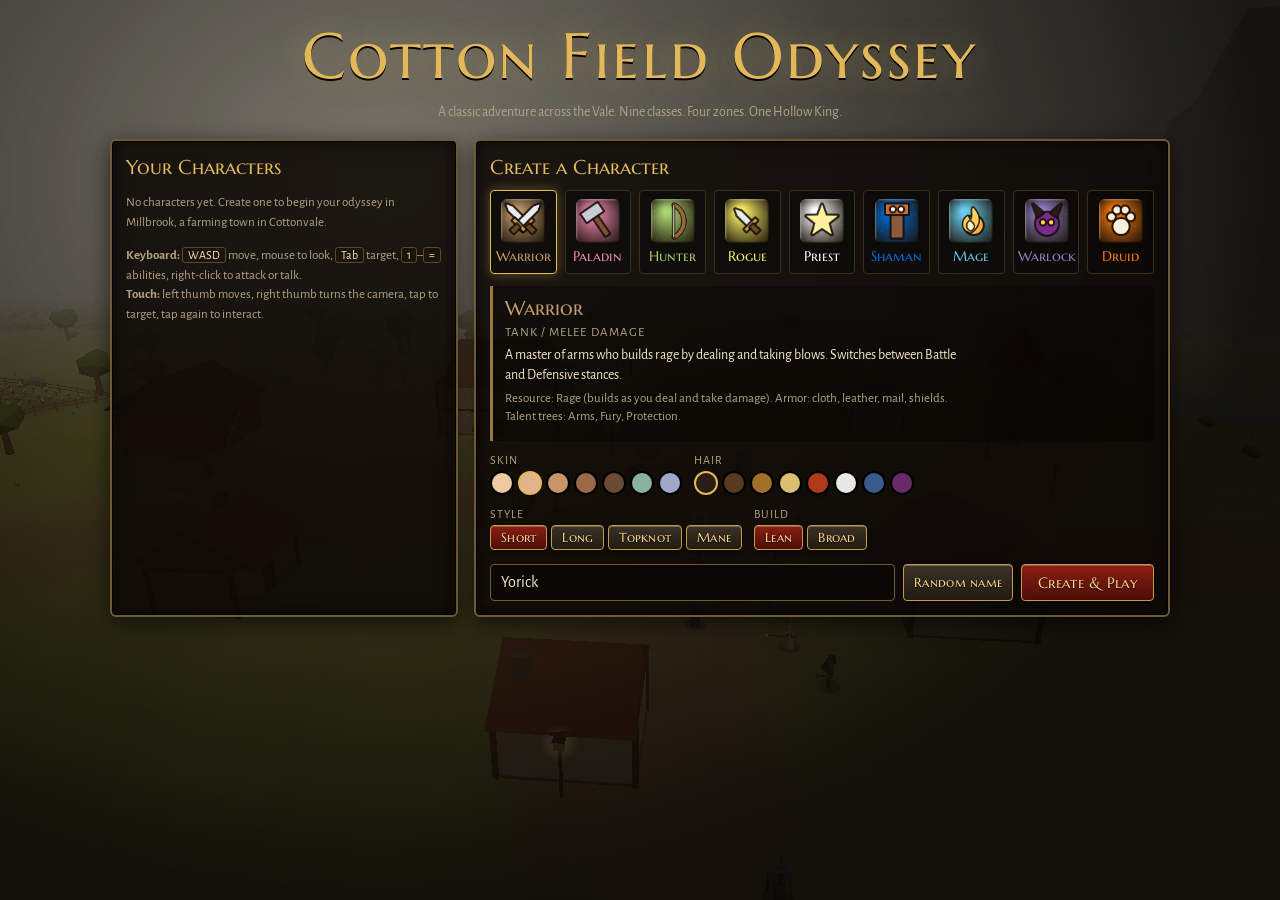
==== index.html @ 87eb29a2 "Build Cotton Field Odyssey: a classic-style browser RPG Nine classes with their classic mechanics (r" ====
<!DOCTYPE html>
<html lang="en">
<head>
<meta charset="UTF-8">
<meta name="viewport" content="width=device-width, initial-scale=1.0, maximum-scale=1.0, user-scalable=no, viewport-fit=cover">
<title>Cotton Field Odyssey</title>
<meta name="description" content="A classic-style fantasy RPG in your browser: nine classes, talents, quests, dungeons.">
<link rel="manifest" href="manifest.json">
<meta name="theme-color" content="#120d08">
<meta name="apple-mobile-web-app-capable" content="yes">
<meta name="mobile-web-app-capable" content="yes">
<link rel="icon" href="photos/icon.png">
<link rel="apple-touch-icon" href="photos/icon.png">
<link rel="preconnect" href="https://fonts.googleapis.com">
<link rel="preconnect" href="https://fonts.gstatic.com" crossorigin>
<link rel="stylesheet" href="https://fonts.googleapis.com/css2?family=Marcellus+SC&family=Alegreya+Sans:wght@400;500;700;800&display=swap">
<link rel="stylesheet" href="css/game.css">
</head>
<body>
<!--BODY-->
<canvas id="game" aria-label="Game world"></canvas>
<div id="overlay"></div>

<div id="hud" hidden>
  <div id="frames">
    <div id="playerFrame" class="uf player">
      <div class="portrait"><img alt=""><span class="lvl"></span><span class="rest" title="Resting">zz</span></div>
      <div class="uf-body">
        <div class="uf-name"></div>
        <div class="bar hp"><i></i><span></span></div>
        <div class="bar pw"><i></i><span></span></div>
      </div>
      <div class="combo"></div>
    </div>
    <div id="targetFrame" class="uf target" hidden>
      <div class="uf-body">
        <div class="uf-name"></div>
        <div class="bar hp"><i></i><span></span></div>
        <div class="bar pw"><i></i><span></span></div>
        <div class="tcast" hidden><i></i><span></span></div>
      </div>
      <div class="portrait"><img alt=""><span class="lvl"></span><span class="elite-tag"></span></div>
      <div class="auras"></div>
      <div class="tot" hidden><span class="tot-name"></span><div class="bar hp"><i></i></div></div>
    </div>
    <div id="petFrame" class="uf small" hidden>
      <div class="portrait"><img alt=""></div>
      <div class="uf-body"><div class="uf-name"></div><div class="bar hp"><i></i><span></span></div><div class="bar pw"><i></i></div></div>
    </div>
    <div id="partyFrames"></div>
  </div>
  <div id="buffs"></div>
  <div id="mapCorner">
    <div id="zoneName"></div>
    <div id="minimapWrap"><canvas id="minimap" width="300" height="300"></canvas><div id="mmArrow"></div><div id="mmClock"></div></div>
    <div id="mmButtons">
      <button id="mmZoomIn" title="Zoom in" aria-label="Zoom minimap in">+</button>
      <button id="mmZoomOut" title="Zoom out" aria-label="Zoom minimap out">−</button>
    </div>
  </div>
  <div id="questTracker"></div>
  <div id="castBar" hidden><i></i><span class="cname"></span><span class="ctime"></span></div>
  <div id="mirrorBar" hidden></div>
  <div id="bottom">
    <div id="stanceBar"></div>
    <div id="petBar"></div>
    <div id="actionBar2" class="actionbar"></div>
    <div id="actionBar" class="actionbar"></div>
    <div id="xpBar"><b class="rested"></b><b class="fill"></b><span></span></div>
  </div>
  <div id="microMenu">
    <button data-win="character" title="Character (C)">Char</button>
    <button data-win="spellbook" title="Spellbook (P)">Spells</button>
    <button data-win="talents" title="Talents (N)">Talents</button>
    <button data-win="quests" title="Quest Log (L)">Quests</button>
    <button data-win="map" title="World Map (M)">Map</button>
    <button data-win="bags" title="Bags (B)">Bags</button>
    <button data-win="menu" title="Game Menu (Esc)">Menu</button>
  </div>
  <div id="chat">
    <div id="chatTabs"><button data-tab="all" class="on">General</button><button data-tab="combat">Combat Log</button><button id="chatHide" aria-label="Hide chat">×</button></div>
    <div id="chatLog" role="log" aria-live="polite"></div>
  </div>
  <button id="chatShow" hidden>Chat</button>
  <div id="errorText" aria-live="assertive"></div>
  <div id="zoneText"><div class="big"></div><div class="sub"></div></div>
  <div id="toasts"></div>
  <div id="touchControls">
    <button id="tcTarget" aria-label="Next target">⟳<small>Target</small></button>
    <button id="tcInteract" aria-label="Interact or attack">✋<small>Use</small></button>
    <button id="tcJump" aria-label="Jump">⤒<small>Jump</small></button>
    <button id="tcPage" aria-label="Switch action page">⇅<small>Page</small></button>
  </div>
  <div id="deathPanel" class="panel center-panel" hidden>
    <p>You have died.</p>
    <button id="releaseBtn" class="btn">Release Spirit</button>
  </div>
  <div id="ghostPanel" class="panel" hidden>
    <p id="ghostText">Return to your corpse to resurrect, or speak to the Spirit Healer.</p>
    <button id="resBtn" class="btn" hidden>Resurrect</button>
  </div>
</div>

<div id="windows"></div>
<div id="tooltip" role="tooltip" hidden></div>
<div id="cursorIcon" hidden></div>
<div id="joystick"><div id="joyKnob"></div></div>

<div id="startScreen" hidden></div>
<div id="loading">
  <div class="load-inner">
    <h1>Cotton Field Odyssey</h1>
    <p id="loadText">Waking the Vale…</p>
    <div class="load-bar"><i id="loadFill"></i></div>
  </div>
</div>
<!--/BODY-->
<script type="module" src="js/main.js"></script>
</body>
</html>
---- css/game.css ----
/* Layout: full-bleed 3D canvas; HUD pinned to the corners like the classic client.
   Single dark look by design: stone-and-gilt frames over the world. */
:root {
  --ink: #0e0a06;
  --panel: rgba(14, 10, 6, 0.88);
  --panel-solid: #17110b;
  --stone: #2b241c;
  --edge: #6e5a36;
  --gold: #e2b85a;
  --gold-dim: #9a7a3c;
  --parch: #e9d9b0;
  --parch-ink: #2a1c0c;
  --text: #f3e7c9;
  --muted: #b2a283;
  --hp: #19b83a;
  --mana: #2d5fd6;
  --rage: #c42a20;
  --energy: #e2c62a;
  --focus: #d8862a;
  --xp: #7a2cc4;
  --rested: #2c5ec8;
  --red: #ff3b2f;
  --display: 'Marcellus SC', 'Palatino Linotype', 'Book Antiqua', Georgia, serif;
  --body: 'Alegreya Sans', 'Trebuchet MS', 'Segoe UI', sans-serif;
  --ui: 1;
  color-scheme: dark;
}
* { box-sizing: border-box; }
html, body { height: 100%; margin: 0; overflow: hidden; background: #000; color: var(--text); font-family: var(--body); font-size: 14px; -webkit-user-select: none; user-select: none; -webkit-tap-highlight-color: transparent; touch-action: none; }
[hidden] { display: none !important; }
button { font-family: inherit; color: inherit; }
button:focus-visible, [tabindex]:focus-visible { outline: 2px solid var(--gold); outline-offset: 2px; }
#game { position: fixed; inset: 0; width: 100%; height: 100%; display: block; }
body.ghost #game { filter: grayscale(0.85) brightness(1.08) contrast(0.95); }
body.dead #game { filter: grayscale(0.6) brightness(0.6); }

/* ---------- shared panel styling ---------- */
.panel {
  background: var(--panel);
  border: 2px solid var(--edge);
  border-radius: 6px;
  box-shadow: inset 0 0 0 1px rgba(0, 0, 0, 0.8), inset 0 0 18px rgba(0, 0, 0, 0.6), 0 6px 24px rgba(0, 0, 0, 0.6);
}
.btn {
  font-family: var(--display); font-size: 15px; letter-spacing: 0.02em; color: #ffd98a; cursor: pointer;
  background: linear-gradient(#8a1e14, #4e0e08); border: 1px solid #c49a4a; border-radius: 4px; padding: 6px 16px;
  box-shadow: inset 0 1px 0 rgba(255, 255, 255, 0.25), 0 2px 4px rgba(0, 0, 0, 0.5); text-shadow: 0 1px 1px #000;
}
.btn:hover { filter: brightness(1.2); }
.btn:active { transform: translateY(1px); }
.btn[disabled] { filter: grayscale(1) brightness(0.6); cursor: default; }
.btn.small { font-size: 13px; padding: 3px 10px; }
.btn.ghosty { background: linear-gradient(#3a3226, #221b13); }

/* ---------- loading ---------- */
#loading { position: fixed; inset: 0; z-index: 50; display: grid; place-items: center; background: radial-gradient(ellipse at 50% 40%, #3a2a14 0%, #0e0a06 70%); }
.load-inner { text-align: center; padding-inline: 16px; }
#loading h1, #startScreen h1 { font-family: var(--display); font-weight: 400; font-size: clamp(30px, 7vw, 64px); color: var(--gold); margin: 0 0 8px; text-shadow: 0 2px 0 #000, 0 0 30px rgba(226, 184, 90, 0.35); letter-spacing: 0.04em; text-wrap: balance; }
#loadText { color: var(--muted); margin: 0 0 14px; }
.load-bar { width: min(380px, 80vw); height: 10px; margin: 0 auto; background: #000; border: 1px solid var(--edge); border-radius: 5px; overflow: hidden; }
.load-bar i { display: block; height: 100%; width: 0; background: linear-gradient(90deg, #8a6a2a, var(--gold)); transition: width 0.2s; }

/* ---------- start screen ---------- */
#startScreen { position: fixed; inset: 0; z-index: 40; overflow: auto; touch-action: pan-y; background: radial-gradient(ellipse at 30% 20%, rgba(70, 50, 20, 0.6), rgba(10, 7, 4, 0.92) 70%); padding: max(16px, env(safe-area-inset-top)) 16px max(16px, env(safe-area-inset-bottom)); }
.ss-wrap { max-width: 1060px; margin: 0 auto; display: grid; gap: 18px; }
.ss-head { text-align: center; }
.ss-head p { color: var(--muted); margin: 0; }
.ss-cols { display: grid; grid-template-columns: minmax(0, 1fr) minmax(0, 2fr); gap: 16px; }
@media (max-width: 760px) { .ss-cols { grid-template-columns: minmax(0, 1fr); } }
.ss-section { padding: 14px; min-width: 0; }
.ss-section h2 { font-family: var(--display); font-weight: 400; color: var(--gold); font-size: 20px; margin: 0 0 10px; }
.char-list { display: grid; gap: 8px; }
.char-row { display: flex; gap: 10px; align-items: center; padding: 8px; border: 1px solid #3a2e1e; border-radius: 4px; background: rgba(0, 0, 0, 0.35); cursor: pointer; }
.char-row.sel { border-color: var(--gold); background: rgba(226, 184, 90, 0.12); }
.char-row img { width: 40px; height: 40px; border-radius: 50%; border: 2px solid var(--edge); }
.char-row .meta { flex: 1; min-width: 0; }
.char-row .nm { font-family: var(--display); font-size: 17px; }
.char-row .sub { color: var(--muted); font-size: 13px; }
.class-grid { display: grid; grid-template-columns: repeat(3, minmax(0, 1fr)); gap: 8px; }
@media (min-width: 1180px) { .class-grid { grid-template-columns: repeat(9, minmax(0, 1fr)); } .class-pick span { font-size: 13px; } }
.class-pick { display: grid; justify-items: center; gap: 4px; padding: 8px 4px; border: 1px solid #3a2e1e; border-radius: 4px; background: rgba(0, 0, 0, 0.35); cursor: pointer; }
.class-pick img { width: 44px; height: 44px; border-radius: 6px; }
.class-pick span { font-family: var(--display); font-size: 14px; }
.class-pick.sel { border-color: var(--gold); box-shadow: 0 0 12px rgba(226, 184, 90, 0.35); }
.class-info { margin-top: 12px; padding: 10px 12px; border-left: 3px solid var(--gold-dim); background: rgba(0, 0, 0, 0.3); }
.class-info h3 { margin: 0 0 4px; font-family: var(--display); font-weight: 400; font-size: 20px; }
.class-info p { margin: 4px 0; line-height: 1.45; max-width: 65ch; }
.class-info .role { color: var(--muted); font-size: 13px; text-transform: uppercase; letter-spacing: 0.08em; }
.appear { display: flex; flex-wrap: wrap; gap: 12px; align-items: center; margin-top: 12px; }
.appear label { display: flex; flex-direction: column; gap: 4px; color: var(--muted); font-size: 12px; text-transform: uppercase; letter-spacing: 0.08em; }
.swatches { display: flex; gap: 4px; flex-wrap: wrap; }
.swatch { width: 24px; height: 24px; border-radius: 50%; border: 2px solid #000; cursor: pointer; }
.swatch.sel { border-color: var(--gold); }
.name-row { display: flex; gap: 8px; margin-top: 14px; flex-wrap: wrap; }
.name-row input { flex: 1; min-width: 160px; padding: 8px 10px; font: inherit; font-size: 16px; color: var(--text); background: #0a0704; border: 1px solid var(--edge); border-radius: 4px; user-select: text; -webkit-user-select: text; }
.ss-actions { display: flex; gap: 8px; flex-wrap: wrap; margin-top: 12px; }
.ss-help { color: var(--muted); font-size: 13px; line-height: 1.5; }
.ss-help kbd, .help kbd { font-family: var(--body); font-size: 12px; padding: 1px 5px; border: 1px solid #5a4a2a; border-radius: 3px; background: #1a140c; color: var(--text); }
.confirm-del { margin-top: 8px; padding: 8px; border: 1px solid var(--red); border-radius: 4px; }

/* ---------- unit frames ---------- */
#hud { position: fixed; inset: 0; pointer-events: none; z-index: 10; font-variant-numeric: tabular-nums; }
#hud > * { pointer-events: auto; }
#overlay { position: fixed; inset: 0; pointer-events: none; z-index: 5; overflow: hidden; }
#frames { position: absolute; top: max(8px, env(safe-area-inset-top)); left: max(8px, env(safe-area-inset-left)); display: grid; grid-template-columns: auto auto; gap: 6px 14px; align-items: start; pointer-events: none; transform-origin: top left; transform: scale(var(--ui)); }
#frames > * { pointer-events: auto; }
.uf { position: relative; display: flex; align-items: center; gap: 0; width: 232px; cursor: pointer; }
.uf .portrait { position: relative; width: 64px; height: 64px; flex: none; border-radius: 50%; border: 3px solid #a8884a; background: #000; box-shadow: 0 0 0 2px #000, 0 3px 8px rgba(0, 0, 0, 0.7); z-index: 2; }
.uf .portrait img { width: 100%; height: 100%; border-radius: 50%; display: block; }
.uf .lvl { position: absolute; bottom: -6px; left: -6px; min-width: 24px; height: 24px; padding: 0 4px; display: grid; place-items: center; font-weight: 800; font-size: 13px; color: #ffd060; background: radial-gradient(#3a2a10, #120c04); border: 2px solid #a8884a; border-radius: 12px; }
.uf .rest { position: absolute; top: -4px; right: -4px; font-weight: 800; font-size: 12px; color: #9ad0ff; text-shadow: 0 0 4px #000; display: none; }
.uf.resting .rest { display: block; }
.uf .uf-body { flex: 1; min-width: 0; margin-left: -10px; padding: 4px 6px 5px 14px; background: var(--panel); border: 2px solid var(--edge); border-left: 0; border-radius: 0 6px 6px 0; }
.uf.target .uf-body { margin-left: 0; margin-right: -10px; padding: 4px 14px 5px 6px; border-left: 2px solid var(--edge); border-right: 0; border-radius: 6px 0 0 6px; }
.uf .uf-name { font-family: var(--display); font-size: 14px; line-height: 18px; white-space: nowrap; overflow: hidden; text-overflow: ellipsis; text-shadow: 0 1px 1px #000; }
.bar { position: relative; height: 13px; background: rgba(0, 0, 0, 0.7); border: 1px solid #000; margin-top: 2px; overflow: hidden; }
.bar > i { position: absolute; inset: 0 auto 0 0; width: 100%; background: var(--hp); box-shadow: inset 0 -4px 6px rgba(0, 0, 0, 0.35), inset 0 2px 2px rgba(255, 255, 255, 0.2); transition: width 0.15s linear; }
.bar.pw > i { background: var(--mana); }
.bar.rage > i { background: var(--rage); }
.bar.energy > i { background: var(--energy); }
.bar.focus > i { background: var(--focus); }
.bar.none { visibility: hidden; height: 6px; }
.bar > span { position: relative; display: block; text-align: center; font-size: 11px; line-height: 12px; font-weight: 700; text-shadow: 0 0 2px #000, 0 1px 1px #000; }
.uf.small { width: 170px; transform: scale(0.85); transform-origin: top left; }
.uf.small .portrait { width: 44px; height: 44px; }
.uf .combo { position: absolute; left: 70px; bottom: -14px; display: flex; gap: 3px; }
.combo b { width: 10px; height: 10px; border-radius: 50%; background: #3a2a10; border: 1px solid #000; }
.combo b.on { background: radial-gradient(#ffe070, #d04010); box-shadow: 0 0 6px #ff8030; }
.uf.target { grid-column: 2; }
.uf.target .portrait.is-elite { border-color: #ffd700; box-shadow: 0 0 0 2px #000, 0 0 10px #ffd700; }
.uf.target .elite-tag { position: absolute; top: -10px; right: -12px; font-family: var(--display); font-size: 11px; color: #ffd700; text-shadow: 0 0 3px #000; }
.uf .auras { position: absolute; top: 100%; left: 0; display: flex; flex-wrap: wrap; gap: 2px; width: 220px; margin-top: 4px; }
.uf .tot { position: absolute; left: calc(100% + 6px); top: 26px; width: 86px; font-size: 11px; background: var(--panel); border: 1px solid var(--edge); border-radius: 4px; padding: 2px 4px; }
.uf .tot .bar { height: 6px; }
.tcast { position: relative; height: 10px; margin-top: 3px; background: #000; border: 1px solid #000; }
.tcast i { position: absolute; inset: 0 auto 0 0; background: #e8b830; }
.tcast span { position: relative; display: block; font-size: 10px; line-height: 10px; text-align: center; text-shadow: 0 0 2px #000; }
#petFrame { grid-column: 1; }
#partyFrames { grid-column: 1; display: grid; gap: 4px; }
.party-member { display: grid; grid-template-columns: 1fr; width: 150px; padding: 3px 6px; background: var(--panel); border: 1px solid var(--edge); border-radius: 4px; cursor: pointer; }
.party-member .pm-name { font-size: 12px; font-weight: 700; display: flex; justify-content: space-between; }
.party-member .bar { height: 8px; }
.party-member.sel { border-color: var(--gold); }
.aura { position: relative; width: 22px; height: 22px; border: 1px solid #000; }
.aura img { width: 100%; height: 100%; display: block; }
.aura.debuff { border-color: #c01010; }
.aura small { position: absolute; bottom: -1px; right: 1px; font-size: 10px; font-weight: 800; text-shadow: 0 0 2px #000, 0 0 2px #000; }
.aura .t { position: absolute; top: 100%; left: 0; right: 0; text-align: center; font-size: 9px; color: #ffe8a0; text-shadow: 0 0 2px #000; }
#buffs { position: absolute; top: max(8px, env(safe-area-inset-top)); right: calc(max(8px, env(safe-area-inset-right)) + 170px); display: flex; flex-wrap: wrap-reverse; flex-direction: row-reverse; gap: 4px 4px; max-width: 300px; }
#buffs .aura { width: 30px; height: 30px; cursor: pointer; }

/* ---------- minimap ---------- */
#mapCorner { position: absolute; top: max(8px, env(safe-area-inset-top)); right: max(8px, env(safe-area-inset-right)); width: 160px; display: grid; justify-items: center; gap: 4px; transform-origin: top right; transform: scale(var(--ui)); }
#zoneName { font-family: var(--display); font-size: 14px; color: #ffd860; text-shadow: 0 1px 2px #000, 0 0 6px #000; text-align: center; max-width: 160px; white-space: nowrap; overflow: hidden; text-overflow: ellipsis; }
#minimapWrap { position: relative; width: 150px; height: 150px; border-radius: 50%; border: 4px solid #8a7040; box-shadow: 0 0 0 2px #000, 0 4px 12px rgba(0, 0, 0, 0.7); overflow: hidden; background: #000; cursor: pointer; }
#minimap { width: 100%; height: 100%; display: block; }
#mmArrow { position: absolute; left: 50%; top: 50%; width: 0; height: 0; margin: -9px 0 0 -6px; border-left: 6px solid transparent; border-right: 6px solid transparent; border-bottom: 16px solid #ffe060; filter: drop-shadow(0 0 2px #000); transform-origin: 6px 9px; }
#mmClock { position: absolute; bottom: 6px; left: 50%; transform: translateX(-50%); font-size: 10px; padding: 0 5px; background: rgba(0, 0, 0, 0.6); border-radius: 6px; }
#mmButtons { position: absolute; right: -4px; top: 100px; display: grid; gap: 2px; }
#mmButtons button { width: 22px; height: 22px; border-radius: 50%; border: 1px solid var(--edge); background: #1a140c; font-weight: 800; cursor: pointer; padding: 0; line-height: 18px; }

/* ---------- quest tracker ---------- */
#questTracker { position: absolute; top: calc(max(8px, env(safe-area-inset-top)) + 200px); right: max(8px, env(safe-area-inset-right)); width: 230px; max-height: 40vh; overflow: hidden; font-size: 13px; text-shadow: 0 1px 2px #000, 0 0 3px #000; pointer-events: auto; }
#questTracker .qt-h { font-family: var(--display); color: var(--gold); font-size: 14px; margin-bottom: 2px; cursor: pointer; }
#questTracker .qt-q { margin-bottom: 6px; cursor: pointer; }
#questTracker .qt-name { color: #ffd100; font-weight: 700; }
#questTracker .qt-name.done { color: #40ff40; }
#questTracker .qt-g { color: #e8e0c8; padding-left: 8px; }
#questTracker .qt-g.done { color: #9a9a9a; }

/* ---------- action bars ---------- */
#bottom { position: absolute; left: 50%; bottom: max(4px, env(safe-area-inset-bottom)); transform: translateX(-50%) scale(var(--ui)); transform-origin: bottom center; display: grid; justify-items: center; gap: 3px; }
.actionbar { display: grid; grid-template-columns: repeat(12, 44px); gap: 3px; padding: 4px; background: linear-gradient(#2a2118, #120d08); border: 2px solid var(--edge); border-radius: 6px; box-shadow: 0 4px 12px rgba(0, 0, 0, 0.6); }
#actionBar2 { background: rgba(18, 13, 8, 0.6); }
.slot { position: relative; width: 44px; height: 44px; border: 1px solid #000; border-radius: 3px; background: rgba(0, 0, 0, 0.55) radial-gradient(rgba(255, 255, 255, 0.04), transparent); box-shadow: inset 0 0 0 1px rgba(255, 255, 255, 0.06); cursor: pointer; overflow: hidden; }
.slot img { width: 100%; height: 100%; display: block; }
.slot .key { position: absolute; top: 1px; right: 3px; font-size: 11px; font-weight: 700; color: #ddd; text-shadow: 0 0 2px #000, 0 0 2px #000; }
.slot .count { position: absolute; bottom: 1px; right: 3px; font-size: 12px; font-weight: 800; text-shadow: 0 0 2px #000, 0 0 2px #000; }
.slot .cd { position: absolute; inset: 0; background: conic-gradient(rgba(0, 0, 0, 0.72) var(--p, 0%), transparent 0); }
.slot .cdt { position: absolute; inset: 0; display: grid; place-items: center; font-size: 15px; font-weight: 800; color: #ffe8a0; text-shadow: 0 0 3px #000, 0 0 3px #000; }
.slot.oor img { filter: sepia(1) hue-rotate(-50deg) saturate(5) brightness(0.7); }
.slot.nopower img { filter: grayscale(0.4) brightness(0.55) sepia(0.4) hue-rotate(180deg); }
.slot.unusable img { filter: grayscale(1) brightness(0.5); }
.slot.queued, .slot.active { box-shadow: inset 0 0 0 2px #ffe080, 0 0 8px #ffd060; }
.slot.flash { animation: flash 0.25s; }
.slot.proc { box-shadow: inset 0 0 0 2px #ffd700, 0 0 10px #ffd700; }
@keyframes flash { 0% { filter: brightness(2.2); } 100% { filter: none; } }
.slot.empty { opacity: 0.6; }
#stanceBar, #petBar { display: flex; gap: 3px; }
#stanceBar .slot, #petBar .slot { width: 34px; height: 34px; }
#xpBar { position: relative; width: 100%; height: 11px; background: #0a0610; border: 1px solid #000; border-radius: 2px; overflow: hidden; }
#xpBar b { position: absolute; top: 0; bottom: 0; left: 0; }
#xpBar .fill { background: linear-gradient(#a050e8, var(--xp)); }
#xpBar .rested { background: rgba(60, 100, 220, 0.6); }
#xpBar span { position: relative; display: block; text-align: center; font-size: 10px; line-height: 10px; font-weight: 700; text-shadow: 0 0 2px #000; }
#microMenu { position: absolute; right: max(8px, env(safe-area-inset-right)); bottom: max(8px, env(safe-area-inset-bottom)); display: grid; grid-template-columns: repeat(7, auto); gap: 3px; transform: scale(var(--ui)); transform-origin: bottom right; }
#microMenu button { font-family: var(--display); font-size: 12px; padding: 6px 7px; background: linear-gradient(#3a2e1e, #1a140c); border: 1px solid var(--edge); border-radius: 4px; cursor: pointer; }
#microMenu button:hover, #microMenu button.on { color: #ffd860; border-color: var(--gold); }
#microMenu button.alert { box-shadow: 0 0 8px #ffd700; color: #ffd700; }

/* ---------- cast bar ---------- */
#castBar { position: absolute; left: 50%; bottom: calc(max(4px, env(safe-area-inset-bottom)) + 150px); transform: translateX(-50%); width: 260px; height: 18px; background: rgba(0, 0, 0, 0.75); border: 2px solid #a8884a; border-radius: 4px; overflow: hidden; }
#castBar i { position: absolute; inset: 0 auto 0 0; background: linear-gradient(#ffe070, #d8a020); }
#castBar.channel i { background: linear-gradient(#80ff80, #20a020); }
#castBar.fail i { background: #c02010; width: 100% !important; }
#castBar span { position: absolute; top: 0; font-size: 12px; line-height: 14px; font-weight: 700; text-shadow: 0 0 2px #000, 0 0 2px #000; }
#castBar .cname { left: 8px; }
#castBar .ctime { right: 8px; }

/* ---------- chat ---------- */
#chat { position: absolute; left: max(8px, env(safe-area-inset-left)); bottom: max(8px, env(safe-area-inset-bottom)); width: min(400px, 34vw); font-size: 13px; }
#chatTabs { display: flex; gap: 2px; }
#chatTabs button { font-size: 12px; padding: 2px 10px; background: rgba(0, 0, 0, 0.55); border: 1px solid #3a2e1e; border-bottom: 0; border-radius: 4px 4px 0 0; cursor: pointer; color: var(--muted); }
#chatTabs button.on { color: var(--text); background: rgba(0, 0, 0, 0.7); }
#chatHide { margin-left: auto; }
#chatLog { height: 150px; overflow-y: auto; padding: 4px 6px; background: rgba(0, 0, 0, 0.42); border: 1px solid #3a2e1e; touch-action: pan-y; user-select: text; -webkit-user-select: text; }
#chatLog div { line-height: 1.3; text-shadow: 0 1px 1px #000; }
#chatShow { position: absolute; left: 8px; bottom: 8px; font-size: 12px; padding: 4px 10px; background: rgba(0, 0, 0, 0.6); border: 1px solid var(--edge); border-radius: 4px; }
.c-sys { color: #ffff40; } .c-loot { color: #4ca0ff; } .c-xp { color: #c8a0ff; } .c-err { color: #ff6050; } .c-say { color: #ffffff; } .c-yell { color: #ff3a3a; } .c-emote { color: #ff8040; } .c-combat { color: #c8c8c8; } .c-quest { color: #ffd100; } .c-money { color: #f0e0a0; }

/* ---------- center texts ---------- */
#errorText { position: absolute; top: 14%; left: 50%; transform: translateX(-50%); text-align: center; pointer-events: none; font-size: 16px; font-weight: 700; color: #ff2a1a; text-shadow: 0 1px 2px #000, 0 0 4px #000; }
#errorText div { animation: fadeout 2s forwards; }
@keyframes fadeout { 0%, 60% { opacity: 1; } 100% { opacity: 0; } }
#zoneText { position: absolute; top: 22%; left: 0; right: 0; text-align: center; pointer-events: none; opacity: 0; padding-inline: 16px; }
#zoneText.show { animation: zone 4.5s forwards; }
#zoneText .big { font-family: var(--display); font-size: clamp(28px, 5vw, 48px); color: #ffd860; text-shadow: 0 2px 2px #000, 0 0 16px rgba(0, 0, 0, 0.8); }
#zoneText.small .big { font-size: clamp(20px, 3.5vw, 30px); }
#zoneText .sub { font-size: 16px; color: #f0e0b0; text-shadow: 0 1px 2px #000; }
@keyframes zone { 0% { opacity: 0; } 12%, 70% { opacity: 1; } 100% { opacity: 0; } }
#toasts { position: absolute; top: 30%; left: 50%; transform: translateX(-50%); display: grid; gap: 6px; justify-items: center; pointer-events: none; }
.toast { font-family: var(--display); font-size: 22px; color: #ffe070; text-shadow: 0 2px 2px #000, 0 0 10px #000; animation: zone 3.5s forwards; text-align: center; }
.toast small { display: block; font-family: var(--body); font-size: 14px; color: var(--text); }
.questmsg { font-size: 16px; color: #ffd100; text-shadow: 0 1px 2px #000; animation: fadeout 3s forwards; }

/* ---------- floating combat text and nameplates ---------- */
.fct { position: absolute; font-weight: 800; font-size: 20px; white-space: nowrap; text-shadow: 0 0 2px #000, 0 2px 2px #000; transform: translate(-50%, -50%); will-change: transform, opacity; }
.fct.crit { font-size: 30px; }
.fct.heal { color: #3cff3c; } .fct.miss { color: #ffffff; font-size: 16px; } .fct.self { color: #ff3030; } .fct.xp { color: #c890ff; font-size: 16px; } .fct.spell { color: #ffe060; } .fct.white { color: #ffffff; }
.np { position: absolute; transform: translate(-50%, -100%); text-align: center; white-space: nowrap; }
.np .np-name { font-size: 12px; font-weight: 700; text-shadow: 0 0 2px #000, 0 1px 1px #000; }
.np .np-title { font-size: 11px; color: #ccc; text-shadow: 0 0 2px #000; }
.np .np-bar { width: 80px; height: 6px; margin: 1px auto 0; background: #000; border: 1px solid #000; }
.np .np-bar i { display: block; height: 100%; background: #c81e14; }
.np.friendly .np-bar i { background: #20c020; }
.np .np-cast { width: 80px; height: 4px; margin: 1px auto 0; background: #000; }
.np .np-cast i { display: block; height: 100%; background: #e8b830; }
.np .mark { font-family: var(--display); font-size: 26px; line-height: 22px; font-weight: 400; text-shadow: 0 0 3px #000, 0 2px 2px #000; }
.np .mark.available { color: #ffd100; } .np .mark.low { color: #9a9a9a; } .np .mark.turnin { color: #ffd100; } .np .mark.progress { color: #9a9a9a; }
.np.target .np-name { color: #fff !important; }
.np .lvl { color: inherit; }

/* ---------- windows ---------- */
#windows { position: fixed; inset: 0; pointer-events: none; z-index: 20; }
.win { position: absolute; pointer-events: auto; display: flex; flex-direction: column; min-width: 0; max-width: calc(100vw - 16px); max-height: calc(100% - 16px); color: var(--text); }
.win .win-h { display: flex; align-items: center; gap: 8px; padding: 6px 8px 6px 12px; border-bottom: 1px solid #3a2e1e; background: linear-gradient(#3a2614, #1e140a); border-radius: 4px 4px 0 0; cursor: move; touch-action: none; }
.win .win-h h3 { margin: 0; flex: 1; font-family: var(--display); font-weight: 400; font-size: 17px; color: var(--gold); white-space: nowrap; overflow: hidden; text-overflow: ellipsis; }
.win .close { width: 26px; height: 26px; border-radius: 50%; border: 1px solid #8a2a1a; background: radial-gradient(#a02a1a, #4a0a04); font-weight: 800; cursor: pointer; padding: 0; line-height: 22px; }
.win .win-b { padding: 10px 12px; overflow: auto; touch-action: pan-y; min-height: 0; }
.win.parch .win-b { background: linear-gradient(#f0e2bc, #dcc796); color: var(--parch-ink); }
.win.parch .win-b h4 { font-family: var(--display); font-weight: 400; font-size: 18px; margin: 4px 0 6px; color: #3a2008; }
.win.parch .win-b p { line-height: 1.45; margin: 6px 0; max-width: 62ch; white-space: pre-line; }
.win.parch .muted { color: #6a5636; }
.tabs { display: flex; gap: 3px; flex-wrap: wrap; margin-bottom: 8px; }
.tabs button { padding: 4px 10px; font-family: var(--display); font-size: 13px; background: #1a140c; border: 1px solid #3a2e1e; border-radius: 4px; cursor: pointer; color: var(--muted); }
.tabs button.on { color: var(--gold); border-color: var(--gold-dim); }
.list { display: grid; gap: 4px; }
.row { display: flex; align-items: center; gap: 8px; padding: 4px; border-radius: 4px; cursor: pointer; }
.row:hover { background: rgba(255, 220, 140, 0.08); }
.row.sel { background: rgba(255, 220, 140, 0.16); }
.row img { width: 36px; height: 36px; border: 1px solid #000; border-radius: 3px; flex: none; }
.row .grow { flex: 1; min-width: 0; }
.row .nm { font-weight: 700; }
.row .sub { font-size: 12px; color: var(--muted); }
.parch .row .sub { color: #6a5636; }
.coin { display: inline-flex; align-items: center; gap: 2px; margin-right: 5px; font-weight: 700; }
.coin::after { content: ''; width: 10px; height: 10px; border-radius: 50%; border: 1px solid rgba(0, 0, 0, 0.6); }
.coin.g::after { background: radial-gradient(#fff3a0, #d8a010); }
.coin.s::after { background: radial-gradient(#ffffff, #a0a8b0); }
.coin.c::after { background: radial-gradient(#f0b080, #a0582a); }
.gossip-opt { display: flex; align-items: center; gap: 8px; padding: 5px 4px; cursor: pointer; color: #1a0e02; font-weight: 700; }
.gossip-opt:hover { color: #6a2000; text-decoration: underline; }
.gossip-opt .gi { font-family: var(--display); font-size: 18px; width: 18px; text-align: center; }
.gi.q-av { color: #d8a000; } .gi.q-ready { color: #d8a000; } .gi.q-prog { color: #7a7a7a; }
.reward-grid { display: grid; grid-template-columns: repeat(auto-fill, minmax(180px, 1fr)); gap: 6px; }
.reward { display: flex; align-items: center; gap: 6px; padding: 4px; border: 1px solid rgba(0, 0, 0, 0.25); border-radius: 4px; cursor: pointer; background: rgba(255, 255, 255, 0.15); }
.reward.sel { border-color: #8a5a00; background: rgba(255, 200, 80, 0.4); box-shadow: 0 0 0 1px #8a5a00; }
.reward img { width: 34px; height: 34px; border: 1px solid #000; }
.reward span { font-size: 13px; font-weight: 700; text-shadow: 0 0 1px #000, 0 0 1px #000; }
.win-foot { display: flex; gap: 8px; justify-content: flex-end; padding: 8px 12px; border-top: 1px solid #3a2e1e; background: #140e08; flex-wrap: wrap; }
.bags-grid { display: grid; grid-template-columns: repeat(4, 42px); gap: 3px; }
.bag-block { margin-bottom: 8px; }
.bag-block h5 { margin: 0 0 4px; font-size: 12px; color: var(--muted); font-weight: 700; }
.islot { position: relative; width: 42px; height: 42px; border: 1px solid #000; border-radius: 3px; background: rgba(0, 0, 0, 0.6); cursor: pointer; }
.islot img { width: 100%; height: 100%; display: block; }
.islot .count { position: absolute; bottom: 0; right: 2px; font-size: 12px; font-weight: 800; text-shadow: 0 0 2px #000, 0 0 2px #000; }
.islot.q0 { border-color: #555; } .islot.q2 { border-color: #1eff00; } .islot.q3 { border-color: #0070dd; } .islot.q4 { border-color: #a335ee; }
.islot.broken img { filter: sepia(1) hue-rotate(-50deg) saturate(4); }
.money-line { margin-top: 6px; text-align: right; }
.paperdoll { display: grid; grid-template-columns: 46px minmax(0, 1fr) 46px; gap: 8px; }
.paperdoll .col { display: grid; gap: 4px; align-content: start; }
.paperdoll .mid { display: grid; gap: 6px; align-content: start; min-width: 0; }
.statgrid { display: grid; grid-template-columns: 1fr auto; gap: 1px 10px; font-size: 13px; }
.statgrid span:nth-child(odd) { color: var(--muted); }
.statgrid span:nth-child(even) { text-align: right; }
.statgrid .good { color: #40ff40; }
.weapons-row { display: flex; gap: 4px; justify-content: center; }
.res-row { color: var(--muted); font-size: 12px; }
.spell-grid { display: grid; grid-template-columns: repeat(auto-fill, minmax(190px, 1fr)); gap: 6px; }
.spell { display: flex; gap: 8px; align-items: center; padding: 4px; border-radius: 4px; cursor: grab; }
.spell:hover { background: rgba(255, 220, 140, 0.08); }
.spell img { width: 40px; height: 40px; border: 1px solid #000; border-radius: 3px; }
.spell .nm { font-weight: 700; }
.spell .rk { font-size: 12px; color: var(--muted); }
.spell.passive img { filter: saturate(0.4); }
.talent-trees { display: grid; grid-template-columns: repeat(3, minmax(0, 1fr)); gap: 8px; }
@media (max-width: 760px) { .talent-trees { grid-template-columns: minmax(0, 1fr); } }
.tree { padding: 8px; background: rgba(0, 0, 0, 0.35); border: 1px solid #3a2e1e; border-radius: 4px; min-width: 0; }
.tree h4 { margin: 0 0 6px; font-family: var(--display); font-weight: 400; color: var(--gold); font-size: 16px; display: flex; justify-content: space-between; }
.tier { display: flex; gap: 10px; margin-bottom: 10px; flex-wrap: wrap; }
.tal { position: relative; width: 46px; height: 46px; border: 2px solid #3a3a3a; border-radius: 4px; cursor: pointer; }
.tal img { width: 100%; height: 100%; display: block; filter: grayscale(1) brightness(0.55); }
.tal.can { border-color: #1eff00; }
.tal.can img { filter: none; }
.tal.has { border-color: #ffd100; }
.tal.has img { filter: none; }
.tal b { position: absolute; bottom: -8px; right: -8px; font-size: 11px; padding: 0 3px; background: #000; border: 1px solid #555; border-radius: 3px; color: #1eff00; }
.tal.has b { color: #ffd100; }
.tal.locked { opacity: 0.6; }
.trainer-row.cant { opacity: 0.55; }
.trainer-row .price { margin-left: auto; white-space: nowrap; }
.loot-list { display: grid; gap: 4px; min-width: 220px; }
.map-wrap { position: relative; }
#worldMap { width: min(78vh, 86vw, 760px); height: auto; aspect-ratio: 1; display: block; border: 2px solid #3a2e1e; max-width: 100%; }
.legend { display: flex; flex-wrap: wrap; gap: 10px; font-size: 12px; color: var(--muted); margin-top: 6px; }
.help { line-height: 1.6; max-width: 70ch; }
.help h4 { font-family: var(--display); font-weight: 400; color: var(--gold); margin: 10px 0 4px; font-size: 16px; }
.setting { display: flex; align-items: center; gap: 8px; padding: 4px 0; }
.setting input[type=range] { width: 160px; }
.center-panel { position: absolute; left: 50%; top: 32%; transform: translateX(-50%); padding: 14px 24px; text-align: center; }
.center-panel p { font-family: var(--display); font-size: 22px; margin: 0 0 10px; color: #ffd860; }
#ghostPanel { position: absolute; left: 50%; top: 12%; transform: translateX(-50%); padding: 8px 14px; text-align: center; max-width: min(420px, 90vw); }
#ghostPanel p { margin: 0 0 6px; }

/* ---------- tooltip ---------- */
#tooltip { position: fixed; z-index: 60; max-width: 300px; padding: 8px 10px; pointer-events: none; background: rgba(8, 8, 20, 0.95); border: 1px solid #8a8aa0; border-radius: 4px; box-shadow: 0 4px 12px rgba(0, 0, 0, 0.7); font-size: 13px; line-height: 1.35; }
#tooltip .tt-n { font-size: 15px; font-weight: 700; }
#tooltip .tt-w { color: #fff; }
#tooltip .tt-y { color: #ffd100; }
#tooltip .tt-g { color: #1eff00; }
#tooltip .tt-r { color: #ff2020; }
#tooltip .tt-m { color: #a0a0a0; }
#tooltip .tt-row { display: flex; justify-content: space-between; gap: 16px; }
#tooltip .tt-d { color: #ffd100; margin-top: 4px; }
#tooltip .tt-flavor { color: #ffd100; font-style: italic; }
#cursorIcon { position: fixed; z-index: 70; width: 36px; height: 36px; pointer-events: none; transform: translate(-50%, -50%); border: 1px solid #000; }
#cursorIcon img { width: 100%; height: 100%; }

/* ---------- touch layout ---------- */
#joystick { position: fixed; z-index: 15; width: 120px; height: 120px; margin: -60px 0 0 -60px; border-radius: 50%; border: 2px solid rgba(255, 230, 170, 0.35); background: radial-gradient(rgba(0, 0, 0, 0.25), rgba(0, 0, 0, 0.05)); pointer-events: none; opacity: 0; transition: opacity 0.15s; }
#joystick.on { opacity: 1; }
#joyKnob { position: absolute; left: 50%; top: 50%; width: 52px; height: 52px; margin: -26px 0 0 -26px; border-radius: 50%; background: radial-gradient(rgba(255, 230, 170, 0.6), rgba(160, 120, 50, 0.5)); border: 2px solid rgba(255, 230, 170, 0.7); }
#touchControls { display: none; }
body.touch #touchControls { display: grid; position: absolute; gap: 6px; grid-template-columns: repeat(4, 50px); right: calc(max(8px, env(safe-area-inset-right))); bottom: calc(max(8px, env(safe-area-inset-bottom)) + 168px); }
#touchControls button { width: 50px; height: 50px; border-radius: 50%; font-size: 20px; line-height: 1; background: radial-gradient(#3a2e1e, #140e08); border: 2px solid var(--edge); display: grid; place-items: center; padding: 0; }
#touchControls small { display: block; font-size: 9px; color: var(--muted); }
body.touch #chat { display: none; }
body.touch #chatShow { display: block; }
body.touch.chat-open #chat { display: block; bottom: auto; top: 140px; left: 8px; width: min(360px, 60vw); z-index: 25; }
body.touch #bottom { left: auto; right: max(8px, env(safe-area-inset-right)); transform: none; justify-items: end; }
body.touch .actionbar { grid-template-columns: repeat(6, 52px); }
body.touch .slot { width: 52px; height: 52px; }
body.touch #actionBar2 { display: none; }
body.touch.page2 #actionBar { display: none; }
body.touch.page2 #actionBar2 { display: grid; }
body.touch #xpBar { position: fixed; left: 0; right: 0; bottom: 0; width: auto; height: 6px; border-radius: 0; }
body.touch #xpBar span { display: none; }
body.touch #microMenu { right: auto; left: 50%; bottom: auto; top: max(6px, env(safe-area-inset-top)); transform: translateX(-50%) scale(var(--ui)); transform-origin: top center; grid-template-columns: repeat(7, auto); }
body.touch #microMenu button { padding: 6px 6px; font-size: 11px; }
body.touch #castBar { bottom: calc(max(4px, env(safe-area-inset-bottom)) + 200px); }
body.touch #questTracker { width: 200px; max-height: 26vh; font-size: 12px; }
body.touch .slot .key { display: none; }
@media (orientation: portrait) {
  body.touch .actionbar { grid-template-columns: repeat(4, 52px); }
  body.touch #touchControls { bottom: calc(max(8px, env(safe-area-inset-bottom)) + 230px); }
  body.touch #questTracker { top: 220px; }
  body.touch #microMenu { top: auto; bottom: max(10px, env(safe-area-inset-bottom)); left: max(8px, env(safe-area-inset-left)); transform: scale(var(--ui)); transform-origin: bottom left; grid-template-columns: repeat(4, auto); }
  #buffs { top: 90px; right: 8px; max-width: 160px; }
}
@media (max-height: 520px) { :root { --ui: 0.72; } #questTracker { top: 150px; max-height: 30vh; } #castBar { bottom: 110px; } }
@media (max-width: 900px) and (min-height: 521px) { :root { --ui: 0.85; } }
@media (prefers-reduced-motion: reduce) { #zoneText.show, .toast, #errorText div { animation-duration: 0.01s; } }
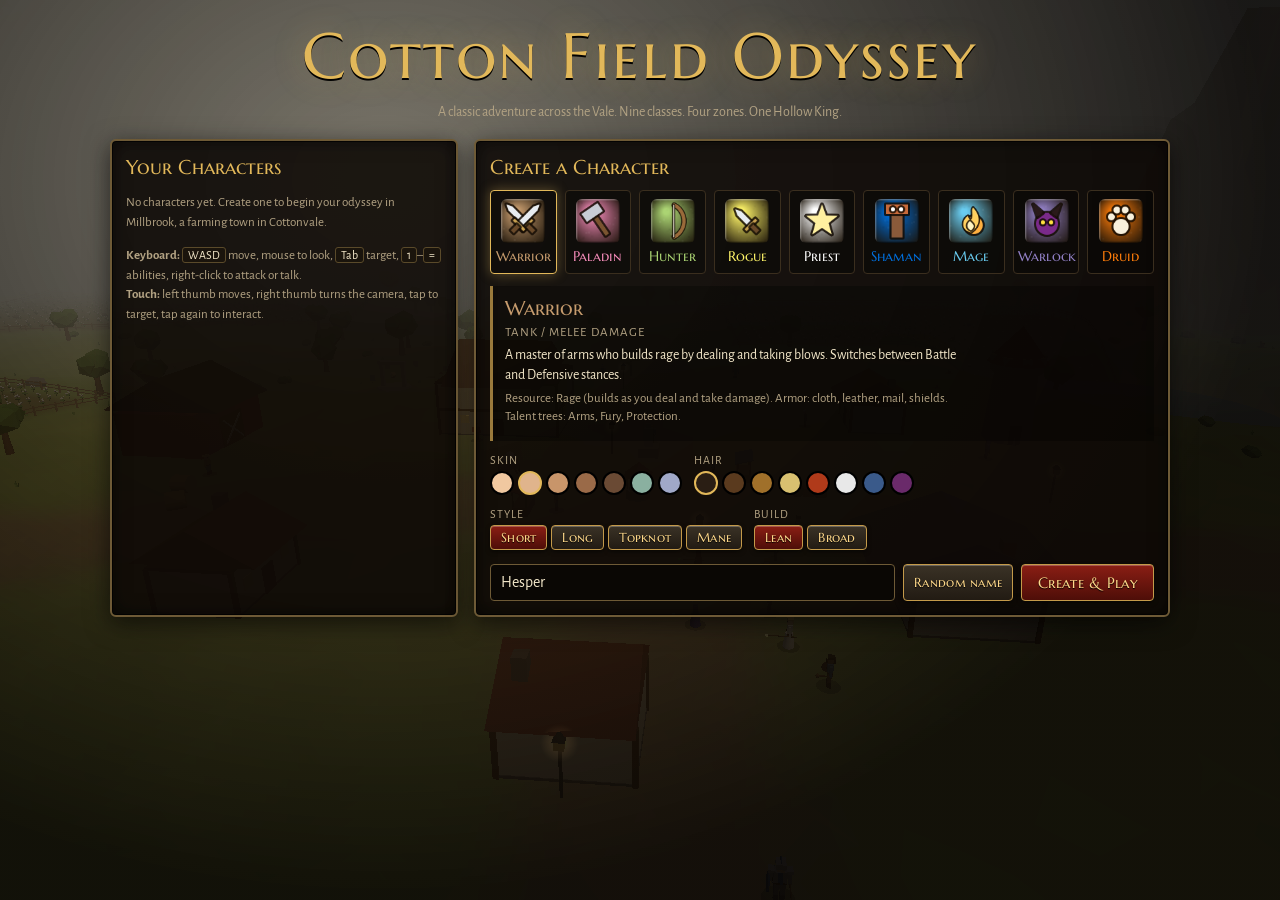
==== commit a2875910: "Polish UI: side-by-side panels, opaque windows, fitted world map, touch chat toggle - Left-docked wi" ====
--- a/index.html
+++ b/index.html
@@ -81,7 +81,7 @@
     <div id="chatTabs"><button data-tab="all" class="on">General</button><button data-tab="combat">Combat Log</button><button id="chatHide" aria-label="Hide chat">×</button></div>
     <div id="chatLog" role="log" aria-live="polite"></div>
   </div>
-  <button id="chatShow" hidden>Chat</button>
+  <button id="chatShow">Chat</button>
   <div id="errorText" aria-live="assertive"></div>
   <div id="zoneText"><div class="big"></div><div class="sub"></div></div>
   <div id="toasts"></div>
--- a/css/game.css
+++ b/css/game.css
@@ -66,7 +66,7 @@
 .ss-head { text-align: center; }
 .ss-head p { color: var(--muted); margin: 0; }
 .ss-cols { display: grid; grid-template-columns: minmax(0, 1fr) minmax(0, 2fr); gap: 16px; }
-@media (max-width: 760px) { .ss-cols { grid-template-columns: minmax(0, 1fr); } }
+@media (max-width: 760px) { .ss-cols { grid-template-columns: minmax(0, 1fr); } .ss-cols.no-chars .ss-create { order: -1; } }
 .ss-section { padding: 14px; min-width: 0; }
 .ss-section h2 { font-family: var(--display); font-weight: 400; color: var(--gold); font-size: 20px; margin: 0 0 10px; }
 .char-list { display: grid; gap: 8px; }
@@ -215,7 +215,7 @@
 #chatHide { margin-left: auto; }
 #chatLog { height: 150px; overflow-y: auto; padding: 4px 6px; background: rgba(0, 0, 0, 0.42); border: 1px solid #3a2e1e; touch-action: pan-y; user-select: text; -webkit-user-select: text; }
 #chatLog div { line-height: 1.3; text-shadow: 0 1px 1px #000; }
-#chatShow { position: absolute; left: 8px; bottom: 8px; font-size: 12px; padding: 4px 10px; background: rgba(0, 0, 0, 0.6); border: 1px solid var(--edge); border-radius: 4px; }
+#chatShow { display: none; position: absolute; left: 8px; bottom: 8px; font-size: 12px; padding: 4px 10px; background: rgba(0, 0, 0, 0.6); border: 1px solid var(--edge); border-radius: 4px; }
 .c-sys { color: #ffff40; } .c-loot { color: #4ca0ff; } .c-xp { color: #c8a0ff; } .c-err { color: #ff6050; } .c-say { color: #ffffff; } .c-yell { color: #ff3a3a; } .c-emote { color: #ff8040; } .c-combat { color: #c8c8c8; } .c-quest { color: #ffd100; } .c-money { color: #f0e0a0; }
 
 /* ---------- center texts ---------- */
@@ -252,7 +252,7 @@
 
 /* ---------- windows ---------- */
 #windows { position: fixed; inset: 0; pointer-events: none; z-index: 20; }
-.win { position: absolute; pointer-events: auto; display: flex; flex-direction: column; min-width: 0; max-width: calc(100vw - 16px); max-height: calc(100% - 16px); color: var(--text); }
+.win { position: absolute; pointer-events: auto; background: rgba(16, 11, 6, 0.97); display: flex; flex-direction: column; min-width: 0; max-width: calc(100vw - 16px); max-height: calc(100% - 16px); color: var(--text); }
 .win .win-h { display: flex; align-items: center; gap: 8px; padding: 6px 8px 6px 12px; border-bottom: 1px solid #3a2e1e; background: linear-gradient(#3a2614, #1e140a); border-radius: 4px 4px 0 0; cursor: move; touch-action: none; }
 .win .win-h h3 { margin: 0; flex: 1; font-family: var(--display); font-weight: 400; font-size: 17px; color: var(--gold); white-space: nowrap; overflow: hidden; text-overflow: ellipsis; }
 .win .close { width: 26px; height: 26px; border-radius: 50%; border: 1px solid #8a2a1a; background: radial-gradient(#a02a1a, #4a0a04); font-weight: 800; cursor: pointer; padding: 0; line-height: 22px; }
@@ -365,7 +365,8 @@
 #touchControls button { width: 50px; height: 50px; border-radius: 50%; font-size: 20px; line-height: 1; background: radial-gradient(#3a2e1e, #140e08); border: 2px solid var(--edge); display: grid; place-items: center; padding: 0; }
 #touchControls small { display: block; font-size: 9px; color: var(--muted); }
 body.touch #chat { display: none; }
-body.touch #chatShow { display: block; }
+body.touch #chatShow, body.chat-closed #chatShow { display: block; }
+body.chat-closed:not(.touch) #chat { display: none; }
 body.touch.chat-open #chat { display: block; bottom: auto; top: 140px; left: 8px; width: min(360px, 60vw); z-index: 25; }
 body.touch #bottom { left: auto; right: max(8px, env(safe-area-inset-right)); transform: none; justify-items: end; }
 body.touch .actionbar { grid-template-columns: repeat(6, 52px); }
